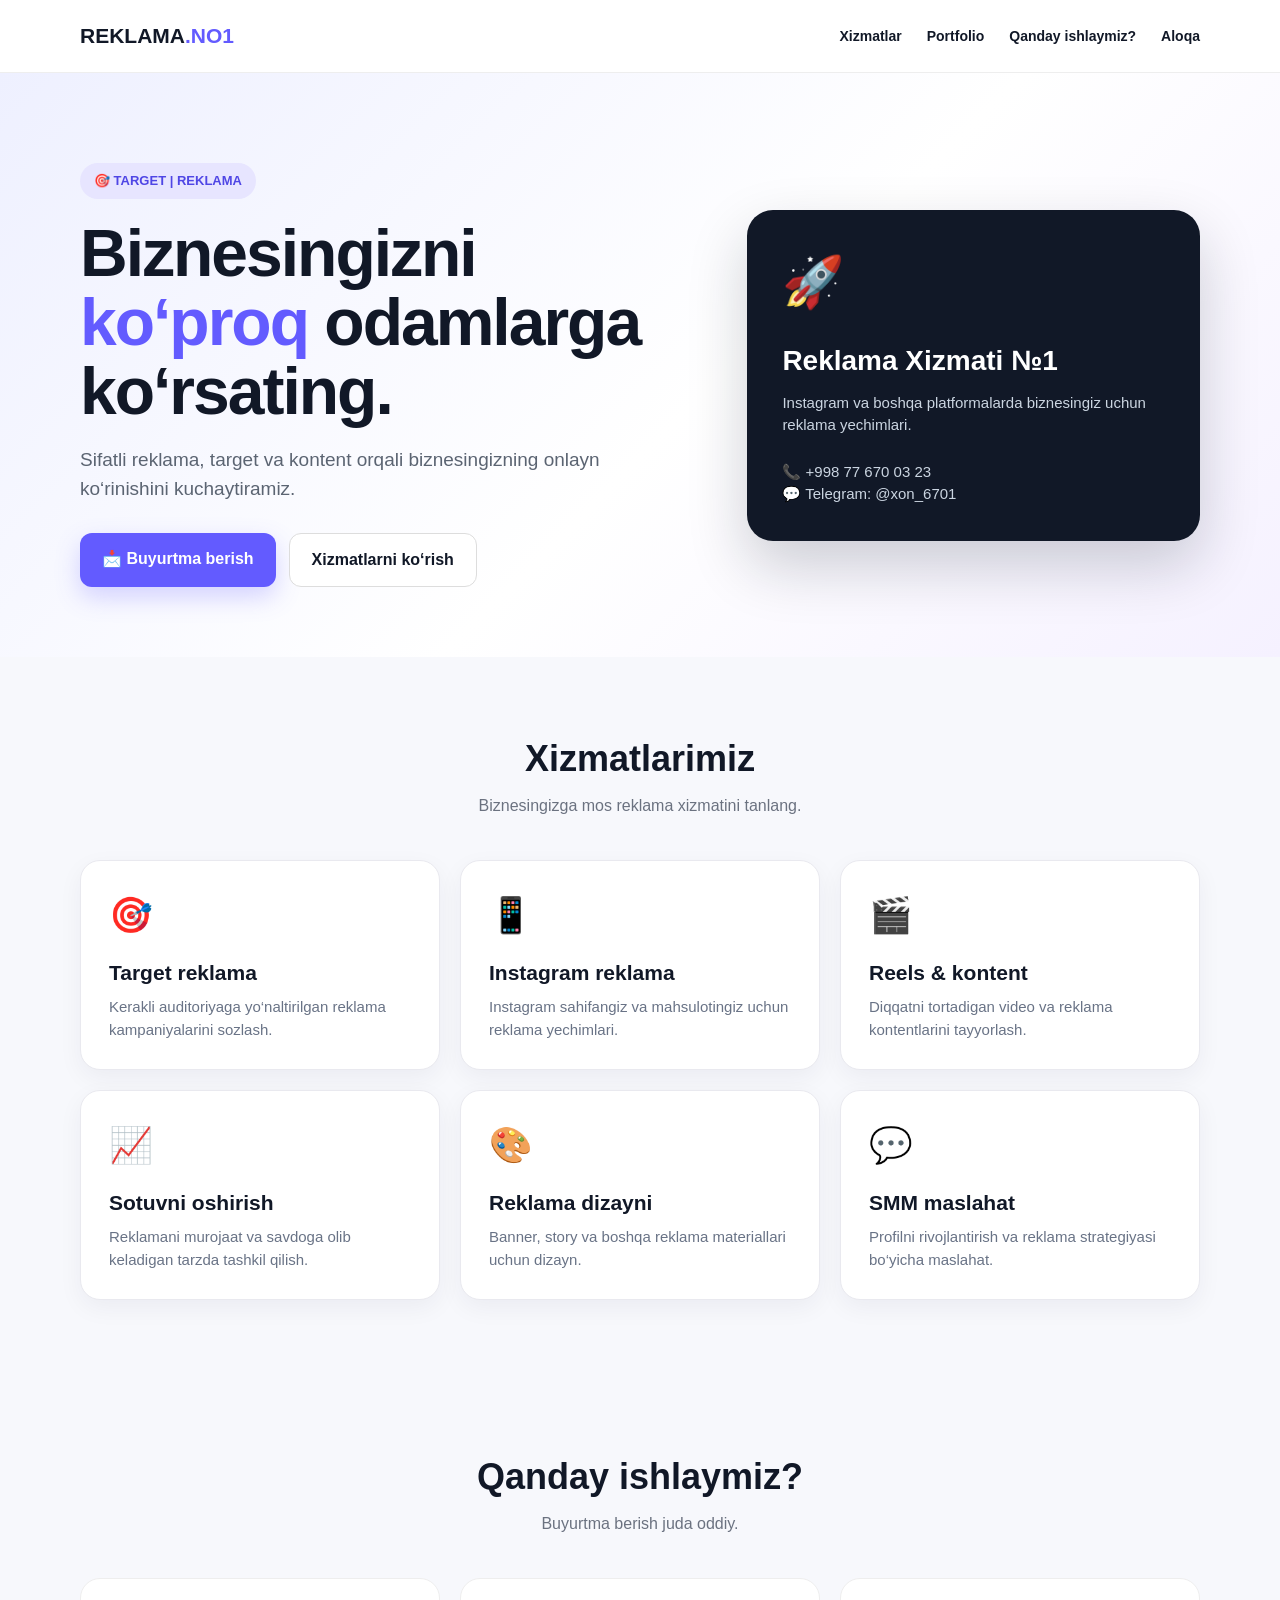
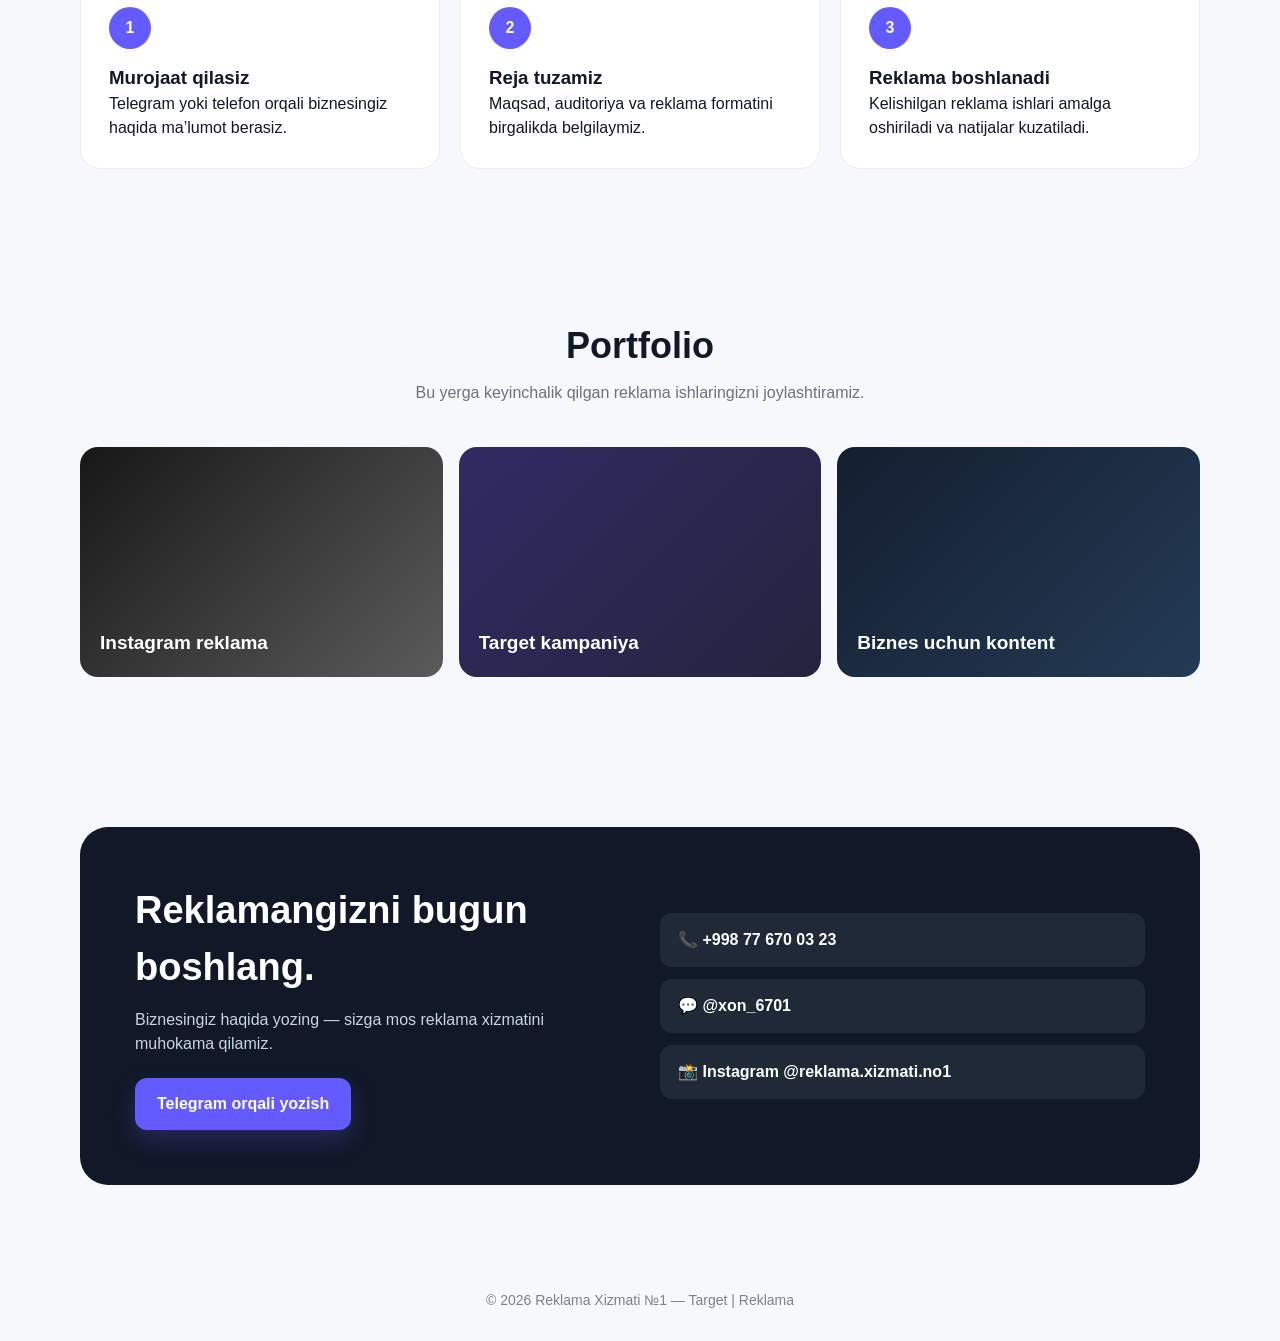
==== index.html @ 23e1bcbc "Rename reklama_xizmati_no1.html to index.html" ====
<!DOCTYPE html>
<html lang="uz">
<head>
  <meta charset="UTF-8">
  <meta name="viewport" content="width=device-width, initial-scale=1.0">
  <title>Reklama Xizmati №1 | Target & Reklama</title>
  <meta name="description" content="Biznesingizni ko‘proq odamlarga ko‘rsating. Sifatli reklama va target xizmatlari.">
  <style>
    *{box-sizing:border-box;margin:0;padding:0}
    html{scroll-behavior:smooth}
    body{font-family:Arial,Helvetica,sans-serif;background:#f7f8fc;color:#111827;line-height:1.5}
    a{text-decoration:none;color:inherit}
    .container{width:min(1120px,92%);margin:auto}
    header{position:sticky;top:0;z-index:10;background:rgba(255,255,255,.94);backdrop-filter:blur(12px);border-bottom:1px solid #eee}
    nav{height:72px;display:flex;align-items:center;justify-content:space-between}
    .logo{font-size:21px;font-weight:800}
    .logo span{color:#635bff}
    .navlinks{display:flex;gap:25px;font-weight:600;font-size:14px}
    .navlinks a:hover{color:#635bff}
    .menu{display:none;font-size:28px;border:0;background:none}
    .hero{padding:90px 0 70px;background:linear-gradient(135deg,#eef0ff,#fff 55%,#f5f1ff)}
    .hero-grid{display:grid;grid-template-columns:1.15fr .85fr;gap:55px;align-items:center}
    .badge{display:inline-block;background:#e7e5ff;color:#4f46e5;padding:8px 14px;border-radius:30px;font-weight:700;font-size:13px;margin-bottom:20px}
    h1{font-size:clamp(38px,6vw,66px);line-height:1.05;margin-bottom:20px;letter-spacing:-2px}
    h1 span{color:#635bff}
    .hero p{font-size:19px;color:#5b6472;max-width:620px;margin-bottom:30px}
    .buttons{display:flex;gap:13px;flex-wrap:wrap}
    .btn{padding:14px 22px;border-radius:12px;font-weight:800;display:inline-block;transition:.2s}
    .btn-primary{background:#635bff;color:white;box-shadow:0 10px 25px rgba(99,91,255,.25)}
    .btn-primary:hover{transform:translateY(-2px)}
    .btn-light{background:white;border:1px solid #ddd}
    .hero-card{background:#111827;color:#fff;border-radius:26px;padding:35px;box-shadow:0 25px 60px rgba(17,24,39,.2)}
    .hero-card .icon{font-size:50px;margin-bottom:20px}
    .hero-card h3{font-size:28px;margin-bottom:10px}
    .hero-card p{font-size:15px;color:#cbd5e1;margin:0}
    section{padding:75px 0}
    .section-title{text-align:center;margin-bottom:42px}
    .section-title h2{font-size:36px;margin-bottom:8px}
    .section-title p{color:#6b7280}
    .cards{display:grid;grid-template-columns:repeat(3,1fr);gap:20px}
    .card{background:white;border:1px solid #e9e9ef;border-radius:20px;padding:28px;box-shadow:0 8px 25px rgba(20,20,50,.05)}
    .card .emoji{font-size:35px;margin-bottom:15px}
    .card h3{font-size:21px;margin-bottom:8px}
    .card p{color:#697386;font-size:15px}
    .steps{display:grid;grid-template-columns:repeat(3,1fr);gap:20px}
    .step{background:#fff;border-radius:20px;padding:28px;border:1px solid #eee}
    .number{width:42px;height:42px;border-radius:50%;display:grid;place-items:center;background:#635bff;color:#fff;font-weight:800;margin-bottom:15px}
    .portfolio{display:grid;grid-template-columns:repeat(3,1fr);gap:16px}
    .work{height:230px;border-radius:18px;background:linear-gradient(135deg,#171717,#5b5b5b);display:flex;align-items:flex-end;padding:20px;color:#fff;overflow:hidden;position:relative}
    .work:nth-child(2){background:linear-gradient(135deg,#302b63,#24243e)}
    .work:nth-child(3){background:linear-gradient(135deg,#141e30,#243b55)}
    .work strong{font-size:19px}
    .contact{background:#111827;color:#fff;border-radius:28px;padding:55px}
    .contact-grid{display:grid;grid-template-columns:1fr 1fr;gap:40px;align-items:center}
    .contact h2{font-size:38px;margin-bottom:12px}
    .contact p{color:#cbd5e1;margin-bottom:22px}
    .contact-links{display:grid;gap:12px}
    .contact-link{background:#1f2937;padding:15px 18px;border-radius:12px;font-weight:700}
    footer{text-align:center;padding:30px;color:#7b8190;font-size:14px}
    @media(max-width:800px){
      .navlinks{display:none}.menu{display:block}
      .hero-grid,.contact-grid{grid-template-columns:1fr}
      .cards,.steps,.portfolio{grid-template-columns:1fr}
      .hero{padding-top:60px}
      .contact{padding:35px 25px}
    }
  </style>
</head>
<body>
<header>
  <div class="container">
    <nav>
      <a class="logo" href="#">REKLAMA<span>.NO1</span></a>
      <div class="navlinks">
        <a href="#xizmatlar">Xizmatlar</a>
        <a href="#portfolio">Portfolio</a>
        <a href="#qanday">Qanday ishlaymiz?</a>
        <a href="#aloqa">Aloqa</a>
      </div>
      <button class="menu" onclick="alert('Menyu: Xizmatlar • Portfolio • Aloqa')">☰</button>
    </nav>
  </div>
</header>

<main>
  <section class="hero">
    <div class="container hero-grid">
      <div>
        <div class="badge">🎯 TARGET | REKLAMA</div>
        <h1>Biznesingizni <span>ko‘proq</span> odamlarga ko‘rsating.</h1>
        <p>Sifatli reklama, target va kontent orqali biznesingizning onlayn ko‘rinishini kuchaytiramiz.</p>
        <div class="buttons">
          <a class="btn btn-primary" href="https://t.me/xon_6701" target="_blank">📩 Buyurtma berish</a>
          <a class="btn btn-light" href="#xizmatlar">Xizmatlarni ko‘rish</a>
        </div>
      </div>
      <div class="hero-card">
        <div class="icon">🚀</div>
        <h3>Reklama Xizmati №1</h3>
        <p>Instagram va boshqa platformalarda biznesingiz uchun reklama yechimlari.</p>
        <br>
        <p>📞 +998 77 670 03 23</p>
        <p>💬 Telegram: @xon_6701</p>
      </div>
    </div>
  </section>

  <section id="xizmatlar">
    <div class="container">
      <div class="section-title">
        <h2>Xizmatlarimiz</h2>
        <p>Biznesingizga mos reklama xizmatini tanlang.</p>
      </div>
      <div class="cards">
        <div class="card"><div class="emoji">🎯</div><h3>Target reklama</h3><p>Kerakli auditoriyaga yo‘naltirilgan reklama kampaniyalarini sozlash.</p></div>
        <div class="card"><div class="emoji">📱</div><h3>Instagram reklama</h3><p>Instagram sahifangiz va mahsulotingiz uchun reklama yechimlari.</p></div>
        <div class="card"><div class="emoji">🎬</div><h3>Reels & kontent</h3><p>Diqqatni tortadigan video va reklama kontentlarini tayyorlash.</p></div>
        <div class="card"><div class="emoji">📈</div><h3>Sotuvni oshirish</h3><p>Reklamani murojaat va savdoga olib keladigan tarzda tashkil qilish.</p></div>
        <div class="card"><div class="emoji">🎨</div><h3>Reklama dizayni</h3><p>Banner, story va boshqa reklama materiallari uchun dizayn.</p></div>
        <div class="card"><div class="emoji">💬</div><h3>SMM maslahat</h3><p>Profilni rivojlantirish va reklama strategiyasi bo‘yicha maslahat.</p></div>
      </div>
    </div>
  </section>

  <section id="qanday">
    <div class="container">
      <div class="section-title">
        <h2>Qanday ishlaymiz?</h2>
        <p>Buyurtma berish juda oddiy.</p>
      </div>
      <div class="steps">
        <div class="step"><div class="number">1</div><h3>Murojaat qilasiz</h3><p>Telegram yoki telefon orqali biznesingiz haqida ma’lumot berasiz.</p></div>
        <div class="step"><div class="number">2</div><h3>Reja tuzamiz</h3><p>Maqsad, auditoriya va reklama formatini birgalikda belgilaymiz.</p></div>
        <div class="step"><div class="number">3</div><h3>Reklama boshlanadi</h3><p>Kelishilgan reklama ishlari amalga oshiriladi va natijalar kuzatiladi.</p></div>
      </div>
    </div>
  </section>

  <section id="portfolio">
    <div class="container">
      <div class="section-title">
        <h2>Portfolio</h2>
        <p>Bu yerga keyinchalik qilgan reklama ishlaringizni joylashtiramiz.</p>
      </div>
      <div class="portfolio">
        <div class="work"><strong>Instagram reklama</strong></div>
        <div class="work"><strong>Target kampaniya</strong></div>
        <div class="work"><strong>Biznes uchun kontent</strong></div>
      </div>
    </div>
  </section>

  <section id="aloqa">
    <div class="container">
      <div class="contact">
        <div class="contact-grid">
          <div>
            <h2>Reklamangizni bugun boshlang.</h2>
            <p>Biznesingiz haqida yozing — sizga mos reklama xizmatini muhokama qilamiz.</p>
            <a class="btn btn-primary" href="https://t.me/xon_6701" target="_blank">Telegram orqali yozish</a>
          </div>
          <div class="contact-links">
            <a class="contact-link" href="tel:+998776700323">📞 +998 77 670 03 23</a>
            <a class="contact-link" href="https://t.me/xon_6701" target="_blank">💬 @xon_6701</a>
            <a class="contact-link" href="https://instagram.com/reklama.xizmati.no1" target="_blank">📸 Instagram @reklama.xizmati.no1</a>
          </div>
        </div>
      </div>
    </div>
  </section>
</main>

<footer>© 2026 Reklama Xizmati №1 — Target | Reklama</footer>
</body>
</html>
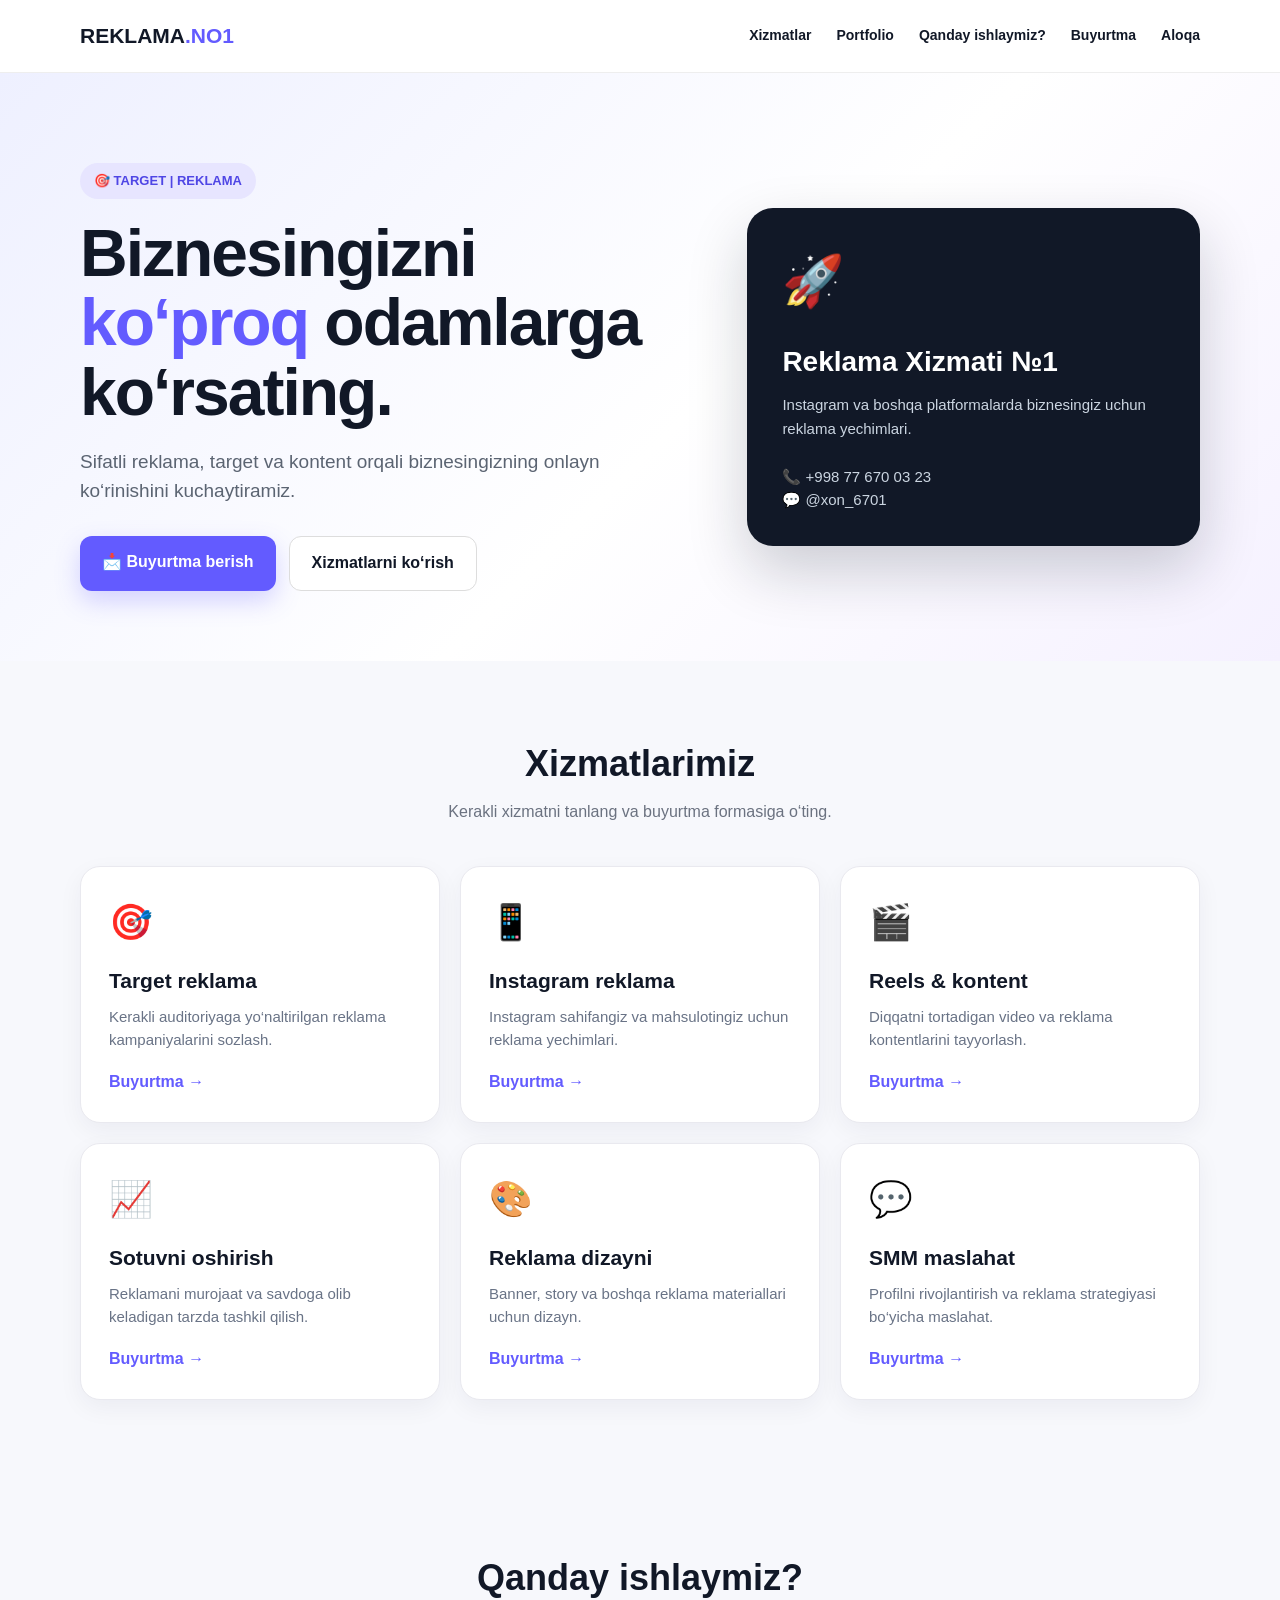
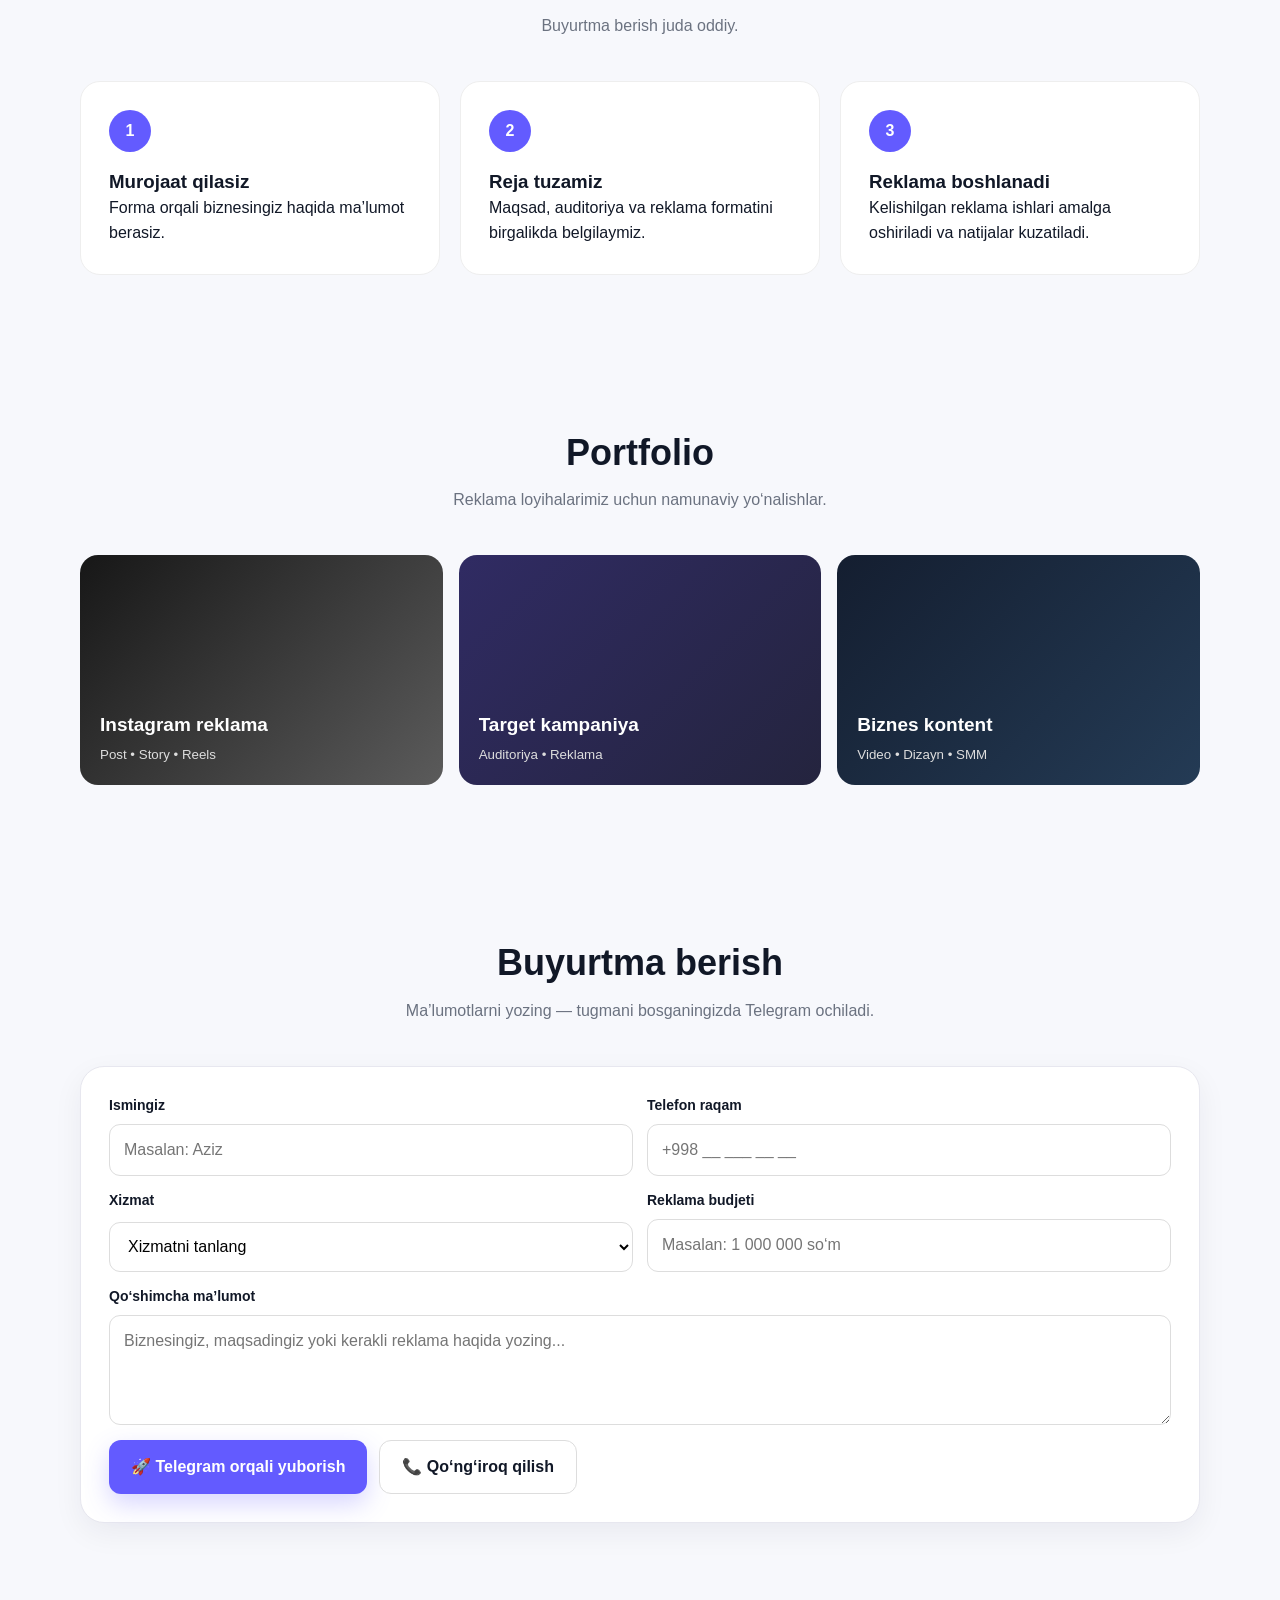
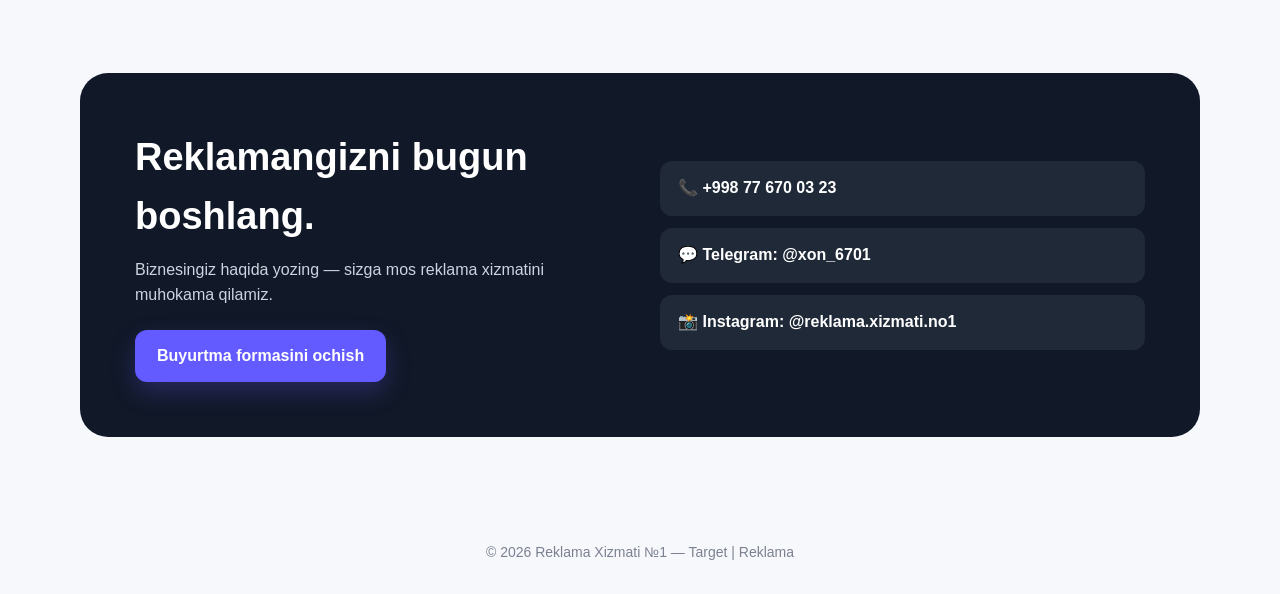
==== commit 5685d764: "Add files via upload" ====
--- a/index.html
+++ b/index.html
@@ -1,175 +1,213 @@
 <!DOCTYPE html>
 <html lang="uz">
 <head>
-  <meta charset="UTF-8">
-  <meta name="viewport" content="width=device-width, initial-scale=1.0">
-  <title>Reklama Xizmati №1 | Target & Reklama</title>
-  <meta name="description" content="Biznesingizni ko‘proq odamlarga ko‘rsating. Sifatli reklama va target xizmatlari.">
-  <style>
-    *{box-sizing:border-box;margin:0;padding:0}
-    html{scroll-behavior:smooth}
-    body{font-family:Arial,Helvetica,sans-serif;background:#f7f8fc;color:#111827;line-height:1.5}
-    a{text-decoration:none;color:inherit}
-    .container{width:min(1120px,92%);margin:auto}
-    header{position:sticky;top:0;z-index:10;background:rgba(255,255,255,.94);backdrop-filter:blur(12px);border-bottom:1px solid #eee}
-    nav{height:72px;display:flex;align-items:center;justify-content:space-between}
-    .logo{font-size:21px;font-weight:800}
-    .logo span{color:#635bff}
-    .navlinks{display:flex;gap:25px;font-weight:600;font-size:14px}
-    .navlinks a:hover{color:#635bff}
-    .menu{display:none;font-size:28px;border:0;background:none}
-    .hero{padding:90px 0 70px;background:linear-gradient(135deg,#eef0ff,#fff 55%,#f5f1ff)}
-    .hero-grid{display:grid;grid-template-columns:1.15fr .85fr;gap:55px;align-items:center}
-    .badge{display:inline-block;background:#e7e5ff;color:#4f46e5;padding:8px 14px;border-radius:30px;font-weight:700;font-size:13px;margin-bottom:20px}
-    h1{font-size:clamp(38px,6vw,66px);line-height:1.05;margin-bottom:20px;letter-spacing:-2px}
-    h1 span{color:#635bff}
-    .hero p{font-size:19px;color:#5b6472;max-width:620px;margin-bottom:30px}
-    .buttons{display:flex;gap:13px;flex-wrap:wrap}
-    .btn{padding:14px 22px;border-radius:12px;font-weight:800;display:inline-block;transition:.2s}
-    .btn-primary{background:#635bff;color:white;box-shadow:0 10px 25px rgba(99,91,255,.25)}
-    .btn-primary:hover{transform:translateY(-2px)}
-    .btn-light{background:white;border:1px solid #ddd}
-    .hero-card{background:#111827;color:#fff;border-radius:26px;padding:35px;box-shadow:0 25px 60px rgba(17,24,39,.2)}
-    .hero-card .icon{font-size:50px;margin-bottom:20px}
-    .hero-card h3{font-size:28px;margin-bottom:10px}
-    .hero-card p{font-size:15px;color:#cbd5e1;margin:0}
-    section{padding:75px 0}
-    .section-title{text-align:center;margin-bottom:42px}
-    .section-title h2{font-size:36px;margin-bottom:8px}
-    .section-title p{color:#6b7280}
-    .cards{display:grid;grid-template-columns:repeat(3,1fr);gap:20px}
-    .card{background:white;border:1px solid #e9e9ef;border-radius:20px;padding:28px;box-shadow:0 8px 25px rgba(20,20,50,.05)}
-    .card .emoji{font-size:35px;margin-bottom:15px}
-    .card h3{font-size:21px;margin-bottom:8px}
-    .card p{color:#697386;font-size:15px}
-    .steps{display:grid;grid-template-columns:repeat(3,1fr);gap:20px}
-    .step{background:#fff;border-radius:20px;padding:28px;border:1px solid #eee}
-    .number{width:42px;height:42px;border-radius:50%;display:grid;place-items:center;background:#635bff;color:#fff;font-weight:800;margin-bottom:15px}
-    .portfolio{display:grid;grid-template-columns:repeat(3,1fr);gap:16px}
-    .work{height:230px;border-radius:18px;background:linear-gradient(135deg,#171717,#5b5b5b);display:flex;align-items:flex-end;padding:20px;color:#fff;overflow:hidden;position:relative}
-    .work:nth-child(2){background:linear-gradient(135deg,#302b63,#24243e)}
-    .work:nth-child(3){background:linear-gradient(135deg,#141e30,#243b55)}
-    .work strong{font-size:19px}
-    .contact{background:#111827;color:#fff;border-radius:28px;padding:55px}
-    .contact-grid{display:grid;grid-template-columns:1fr 1fr;gap:40px;align-items:center}
-    .contact h2{font-size:38px;margin-bottom:12px}
-    .contact p{color:#cbd5e1;margin-bottom:22px}
-    .contact-links{display:grid;gap:12px}
-    .contact-link{background:#1f2937;padding:15px 18px;border-radius:12px;font-weight:700}
-    footer{text-align:center;padding:30px;color:#7b8190;font-size:14px}
-    @media(max-width:800px){
-      .navlinks{display:none}.menu{display:block}
-      .hero-grid,.contact-grid{grid-template-columns:1fr}
-      .cards,.steps,.portfolio{grid-template-columns:1fr}
-      .hero{padding-top:60px}
-      .contact{padding:35px 25px}
-    }
-  </style>
+<meta charset="UTF-8">
+<meta name="viewport" content="width=device-width, initial-scale=1.0">
+<title>REKLAMA.NO1 — Target | Reklama</title>
+<meta name="description" content="Target, Instagram reklama, Reels, dizayn va SMM xizmatlari.">
+<style>
+*{box-sizing:border-box;margin:0;padding:0}
+html{scroll-behavior:smooth}
+body{font-family:Arial,Helvetica,sans-serif;background:#f7f8fc;color:#111827;line-height:1.55}
+a{text-decoration:none;color:inherit}
+button,input,select,textarea{font:inherit}
+.container{width:min(1120px,92%);margin:auto}
+header{position:sticky;top:0;z-index:50;background:rgba(255,255,255,.95);backdrop-filter:blur(12px);border-bottom:1px solid #eee}
+nav{height:72px;display:flex;align-items:center;justify-content:space-between}
+.logo{font-size:21px;font-weight:900}.logo span{color:#635bff}
+.navlinks{display:flex;gap:25px;font-weight:700;font-size:14px}.navlinks a:hover{color:#635bff}
+.menu{display:none;font-size:28px;border:0;background:none;cursor:pointer}
+.mobile-menu{display:none;padding:12px 4%;background:#fff;border-top:1px solid #eee}
+.mobile-menu.open{display:grid;gap:10px}.mobile-menu a{padding:12px;border-radius:10px;font-weight:700}
+.hero{padding:90px 0 70px;background:linear-gradient(135deg,#eef0ff,#fff 55%,#f5f1ff)}
+.hero-grid{display:grid;grid-template-columns:1.15fr .85fr;gap:55px;align-items:center}
+.badge{display:inline-block;background:#e7e5ff;color:#4f46e5;padding:8px 14px;border-radius:30px;font-weight:700;font-size:13px;margin-bottom:20px}
+h1{font-size:clamp(38px,6vw,66px);line-height:1.05;margin-bottom:20px;letter-spacing:-2px}h1 span{color:#635bff}
+.hero p{font-size:19px;color:#5b6472;max-width:620px;margin-bottom:30px}
+.buttons{display:flex;gap:13px;flex-wrap:wrap}
+.btn{padding:14px 22px;border-radius:12px;font-weight:800;display:inline-block;transition:.2s;border:0;cursor:pointer}
+.btn-primary{background:#635bff;color:white;box-shadow:0 10px 25px rgba(99,91,255,.25)}.btn-primary:hover{transform:translateY(-2px)}
+.btn-light{background:white;border:1px solid #ddd}.btn-light:hover{border-color:#635bff}
+.hero-card{background:#111827;color:#fff;border-radius:26px;padding:35px;box-shadow:0 25px 60px rgba(17,24,39,.2)}
+.hero-card .icon{font-size:50px;margin-bottom:20px}.hero-card h3{font-size:28px;margin-bottom:10px}.hero-card p{font-size:15px;color:#cbd5e1;margin:0}
+section{padding:75px 0}.section-title{text-align:center;margin-bottom:42px}.section-title h2{font-size:36px;margin-bottom:8px}.section-title p{color:#6b7280}
+.cards{display:grid;grid-template-columns:repeat(3,1fr);gap:20px}
+.card{background:white;border:1px solid #e9e9ef;border-radius:20px;padding:28px;box-shadow:0 8px 25px rgba(20,20,50,.05);transition:.2s}
+.card:hover{transform:translateY(-4px);box-shadow:0 15px 35px rgba(20,20,50,.09)}
+.card .emoji{font-size:35px;margin-bottom:15px}.card h3{font-size:21px;margin-bottom:8px}.card p{color:#697386;font-size:15px;margin-bottom:18px}
+.card .card-btn{color:#635bff;font-weight:800}
+.steps{display:grid;grid-template-columns:repeat(3,1fr);gap:20px}.step{background:#fff;border-radius:20px;padding:28px;border:1px solid #eee}
+.number{width:42px;height:42px;border-radius:50%;display:grid;place-items:center;background:#635bff;color:#fff;font-weight:800;margin-bottom:15px}
+.portfolio{display:grid;grid-template-columns:repeat(3,1fr);gap:16px}
+.work{min-height:230px;border-radius:18px;background:linear-gradient(135deg,#171717,#5b5b5b);display:flex;align-items:flex-end;padding:20px;color:#fff;overflow:hidden;position:relative}
+.work:nth-child(2){background:linear-gradient(135deg,#302b63,#24243e)}.work:nth-child(3){background:linear-gradient(135deg,#141e30,#243b55)}
+.work strong{font-size:19px}.work small{display:block;color:#ddd;margin-top:5px}
+.contact{background:#111827;color:#fff;border-radius:28px;padding:55px}.contact-grid{display:grid;grid-template-columns:1fr 1fr;gap:40px;align-items:center}
+.contact h2{font-size:38px;margin-bottom:12px}.contact p{color:#cbd5e1;margin-bottom:22px}.contact-links{display:grid;gap:12px}
+.contact-link{background:#1f2937;padding:15px 18px;border-radius:12px;font-weight:700}.contact-link:hover{background:#293548}
+.order-box{margin-top:25px;background:#fff;border-radius:24px;padding:28px;border:1px solid #e7e7ef;box-shadow:0 10px 30px rgba(20,20,50,.06)}
+.form-grid{display:grid;grid-template-columns:1fr 1fr;gap:14px}.field{display:grid;gap:7px}.field.full{grid-column:1/-1}.field label{font-weight:700;font-size:14px}
+.field input,.field select,.field textarea{width:100%;padding:13px 14px;border:1px solid #ddd;border-radius:11px;outline:none;background:#fff}
+.field input:focus,.field select:focus,.field textarea:focus{border-color:#635bff}.field textarea{min-height:110px;resize:vertical}
+.form-actions{display:flex;gap:12px;flex-wrap:wrap;margin-top:15px}
+.status{margin-top:12px;font-size:14px;color:#555;display:none}
+footer{text-align:center;padding:30px;color:#7b8190;font-size:14px}
+.toast{position:fixed;left:50%;bottom:25px;transform:translate(-50%,20px);background:#111827;color:#fff;padding:13px 18px;border-radius:12px;opacity:0;pointer-events:none;transition:.25s;z-index:100}
+.toast.show{opacity:1;transform:translate(-50%,0)}
+@media(max-width:800px){
+.navlinks{display:none}.menu{display:block}.hero-grid,.contact-grid{grid-template-columns:1fr}.cards,.steps,.portfolio{grid-template-columns:1fr}.hero{padding-top:60px}.contact{padding:35px 25px}.form-grid{grid-template-columns:1fr}
+}
+</style>
 </head>
 <body>
 <header>
-  <div class="container">
-    <nav>
-      <a class="logo" href="#">REKLAMA<span>.NO1</span></a>
-      <div class="navlinks">
-        <a href="#xizmatlar">Xizmatlar</a>
-        <a href="#portfolio">Portfolio</a>
-        <a href="#qanday">Qanday ishlaymiz?</a>
-        <a href="#aloqa">Aloqa</a>
-      </div>
-      <button class="menu" onclick="alert('Menyu: Xizmatlar • Portfolio • Aloqa')">☰</button>
-    </nav>
-  </div>
+<div class="container">
+<nav>
+<a class="logo" href="#top">REKLAMA<span>.NO1</span></a>
+<div class="navlinks">
+<a href="#xizmatlar">Xizmatlar</a><a href="#portfolio">Portfolio</a><a href="#qanday">Qanday ishlaymiz?</a><a href="#buyurtma">Buyurtma</a><a href="#aloqa">Aloqa</a>
+</div>
+<button class="menu" id="menuBtn" aria-label="Menyu">☰</button>
+</nav>
+</div>
+<div class="mobile-menu" id="mobileMenu">
+<a href="#xizmatlar">Xizmatlar</a><a href="#portfolio">Portfolio</a><a href="#qanday">Qanday ishlaymiz?</a><a href="#buyurtma">Buyurtma</a><a href="#aloqa">Aloqa</a>
+</div>
 </header>
 
-<main>
-  <section class="hero">
-    <div class="container hero-grid">
-      <div>
-        <div class="badge">🎯 TARGET | REKLAMA</div>
-        <h1>Biznesingizni <span>ko‘proq</span> odamlarga ko‘rsating.</h1>
-        <p>Sifatli reklama, target va kontent orqali biznesingizning onlayn ko‘rinishini kuchaytiramiz.</p>
-        <div class="buttons">
-          <a class="btn btn-primary" href="https://t.me/xon_6701" target="_blank">📩 Buyurtma berish</a>
-          <a class="btn btn-light" href="#xizmatlar">Xizmatlarni ko‘rish</a>
-        </div>
-      </div>
-      <div class="hero-card">
-        <div class="icon">🚀</div>
-        <h3>Reklama Xizmati №1</h3>
-        <p>Instagram va boshqa platformalarda biznesingiz uchun reklama yechimlari.</p>
-        <br>
-        <p>📞 +998 77 670 03 23</p>
-        <p>💬 Telegram: @xon_6701</p>
-      </div>
-    </div>
-  </section>
-
-  <section id="xizmatlar">
-    <div class="container">
-      <div class="section-title">
-        <h2>Xizmatlarimiz</h2>
-        <p>Biznesingizga mos reklama xizmatini tanlang.</p>
-      </div>
-      <div class="cards">
-        <div class="card"><div class="emoji">🎯</div><h3>Target reklama</h3><p>Kerakli auditoriyaga yo‘naltirilgan reklama kampaniyalarini sozlash.</p></div>
-        <div class="card"><div class="emoji">📱</div><h3>Instagram reklama</h3><p>Instagram sahifangiz va mahsulotingiz uchun reklama yechimlari.</p></div>
-        <div class="card"><div class="emoji">🎬</div><h3>Reels & kontent</h3><p>Diqqatni tortadigan video va reklama kontentlarini tayyorlash.</p></div>
-        <div class="card"><div class="emoji">📈</div><h3>Sotuvni oshirish</h3><p>Reklamani murojaat va savdoga olib keladigan tarzda tashkil qilish.</p></div>
-        <div class="card"><div class="emoji">🎨</div><h3>Reklama dizayni</h3><p>Banner, story va boshqa reklama materiallari uchun dizayn.</p></div>
-        <div class="card"><div class="emoji">💬</div><h3>SMM maslahat</h3><p>Profilni rivojlantirish va reklama strategiyasi bo‘yicha maslahat.</p></div>
-      </div>
-    </div>
-  </section>
-
-  <section id="qanday">
-    <div class="container">
-      <div class="section-title">
-        <h2>Qanday ishlaymiz?</h2>
-        <p>Buyurtma berish juda oddiy.</p>
-      </div>
-      <div class="steps">
-        <div class="step"><div class="number">1</div><h3>Murojaat qilasiz</h3><p>Telegram yoki telefon orqali biznesingiz haqida ma’lumot berasiz.</p></div>
-        <div class="step"><div class="number">2</div><h3>Reja tuzamiz</h3><p>Maqsad, auditoriya va reklama formatini birgalikda belgilaymiz.</p></div>
-        <div class="step"><div class="number">3</div><h3>Reklama boshlanadi</h3><p>Kelishilgan reklama ishlari amalga oshiriladi va natijalar kuzatiladi.</p></div>
-      </div>
-    </div>
-  </section>
-
-  <section id="portfolio">
-    <div class="container">
-      <div class="section-title">
-        <h2>Portfolio</h2>
-        <p>Bu yerga keyinchalik qilgan reklama ishlaringizni joylashtiramiz.</p>
-      </div>
-      <div class="portfolio">
-        <div class="work"><strong>Instagram reklama</strong></div>
-        <div class="work"><strong>Target kampaniya</strong></div>
-        <div class="work"><strong>Biznes uchun kontent</strong></div>
-      </div>
-    </div>
-  </section>
-
-  <section id="aloqa">
-    <div class="container">
-      <div class="contact">
-        <div class="contact-grid">
-          <div>
-            <h2>Reklamangizni bugun boshlang.</h2>
-            <p>Biznesingiz haqida yozing — sizga mos reklama xizmatini muhokama qilamiz.</p>
-            <a class="btn btn-primary" href="https://t.me/xon_6701" target="_blank">Telegram orqali yozish</a>
-          </div>
-          <div class="contact-links">
-            <a class="contact-link" href="tel:+998776700323">📞 +998 77 670 03 23</a>
-            <a class="contact-link" href="https://t.me/xon_6701" target="_blank">💬 @xon_6701</a>
-            <a class="contact-link" href="https://instagram.com/reklama.xizmati.no1" target="_blank">📸 Instagram @reklama.xizmati.no1</a>
-          </div>
-        </div>
-      </div>
-    </div>
-  </section>
+<main id="top">
+<section class="hero">
+<div class="container hero-grid">
+<div>
+<div class="badge">🎯 TARGET | REKLAMA</div>
+<h1>Biznesingizni <span>ko‘proq</span> odamlarga ko‘rsating.</h1>
+<p>Sifatli reklama, target va kontent orqali biznesingizning onlayn ko‘rinishini kuchaytiramiz.</p>
+<div class="buttons">
+<a class="btn btn-primary" href="#buyurtma">📩 Buyurtma berish</a>
+<a class="btn btn-light" href="#xizmatlar">Xizmatlarni ko‘rish</a>
+</div>
+</div>
+<div class="hero-card">
+<div class="icon">🚀</div><h3>Reklama Xizmati №1</h3>
+<p>Instagram va boshqa platformalarda biznesingiz uchun reklama yechimlari.</p><br>
+<p>📞 <a href="tel:+998776700323">+998 77 670 03 23</a></p>
+<p>💬 <a href="https://t.me/xon_6701" target="_blank" rel="noopener">@xon_6701</a></p>
+</div>
+</div>
+</section>
+
+<section id="xizmatlar">
+<div class="container">
+<div class="section-title"><h2>Xizmatlarimiz</h2><p>Kerakli xizmatni tanlang va buyurtma formasiga o‘ting.</p></div>
+<div class="cards">
+<div class="card"><div class="emoji">🎯</div><h3>Target reklama</h3><p>Kerakli auditoriyaga yo‘naltirilgan reklama kampaniyalarini sozlash.</p><a class="card-btn" href="#buyurtma" data-service="Target reklama">Buyurtma →</a></div>
+<div class="card"><div class="emoji">📱</div><h3>Instagram reklama</h3><p>Instagram sahifangiz va mahsulotingiz uchun reklama yechimlari.</p><a class="card-btn" href="#buyurtma" data-service="Instagram reklama">Buyurtma →</a></div>
+<div class="card"><div class="emoji">🎬</div><h3>Reels & kontent</h3><p>Diqqatni tortadigan video va reklama kontentlarini tayyorlash.</p><a class="card-btn" href="#buyurtma" data-service="Reels & kontent">Buyurtma →</a></div>
+<div class="card"><div class="emoji">📈</div><h3>Sotuvni oshirish</h3><p>Reklamani murojaat va savdoga olib keladigan tarzda tashkil qilish.</p><a class="card-btn" href="#buyurtma" data-service="Sotuvni oshirish">Buyurtma →</a></div>
+<div class="card"><div class="emoji">🎨</div><h3>Reklama dizayni</h3><p>Banner, story va boshqa reklama materiallari uchun dizayn.</p><a class="card-btn" href="#buyurtma" data-service="Reklama dizayni">Buyurtma →</a></div>
+<div class="card"><div class="emoji">💬</div><h3>SMM maslahat</h3><p>Profilni rivojlantirish va reklama strategiyasi bo‘yicha maslahat.</p><a class="card-btn" href="#buyurtma" data-service="SMM maslahat">Buyurtma →</a></div>
+</div>
+</div>
+</section>
+
+<section id="qanday">
+<div class="container">
+<div class="section-title"><h2>Qanday ishlaymiz?</h2><p>Buyurtma berish juda oddiy.</p></div>
+<div class="steps">
+<div class="step"><div class="number">1</div><h3>Murojaat qilasiz</h3><p>Forma orqali biznesingiz haqida ma’lumot berasiz.</p></div>
+<div class="step"><div class="number">2</div><h3>Reja tuzamiz</h3><p>Maqsad, auditoriya va reklama formatini birgalikda belgilaymiz.</p></div>
+<div class="step"><div class="number">3</div><h3>Reklama boshlanadi</h3><p>Kelishilgan reklama ishlari amalga oshiriladi va natijalar kuzatiladi.</p></div>
+</div>
+</div>
+</section>
+
+<section id="portfolio">
+<div class="container">
+<div class="section-title"><h2>Portfolio</h2><p>Reklama loyihalarimiz uchun namunaviy yo‘nalishlar.</p></div>
+<div class="portfolio">
+<div class="work"><div><strong>Instagram reklama</strong><small>Post • Story • Reels</small></div></div>
+<div class="work"><div><strong>Target kampaniya</strong><small>Auditoriya • Reklama</small></div></div>
+<div class="work"><div><strong>Biznes kontent</strong><small>Video • Dizayn • SMM</small></div></div>
+</div>
+</div>
+</section>
+
+<section id="buyurtma">
+<div class="container">
+<div class="section-title"><h2>Buyurtma berish</h2><p>Ma’lumotlarni yozing — tugmani bosganingizda Telegram ochiladi.</p></div>
+<div class="order-box">
+<div class="form-grid">
+<div class="field"><label for="name">Ismingiz</label><input id="name" placeholder="Masalan: Aziz"></div>
+<div class="field"><label for="phone">Telefon raqam</label><input id="phone" type="tel" placeholder="+998 __ ___ __ __"></div>
+<div class="field"><label for="service">Xizmat</label>
+<select id="service"><option value="">Xizmatni tanlang</option><option>Target reklama</option><option>Instagram reklama</option><option>Reels & kontent</option><option>Sotuvni oshirish</option><option>Reklama dizayni</option><option>SMM maslahat</option></select></div>
+<div class="field"><label for="budget">Reklama budjeti</label><input id="budget" placeholder="Masalan: 1 000 000 so‘m"></div>
+<div class="field full"><label for="message">Qo‘shimcha ma’lumot</label><textarea id="message" placeholder="Biznesingiz, maqsadingiz yoki kerakli reklama haqida yozing..."></textarea></div>
+</div>
+<div class="form-actions"><button class="btn btn-primary" id="sendOrder">🚀 Telegram orqali yuborish</button><a class="btn btn-light" href="tel:+998776700323">📞 Qo‘ng‘iroq qilish</a></div>
+<div class="status" id="status"></div>
+</div>
+</div>
+</section>
+
+<section id="aloqa">
+<div class="container">
+<div class="contact">
+<div class="contact-grid">
+<div><h2>Reklamangizni bugun boshlang.</h2><p>Biznesingiz haqida yozing — sizga mos reklama xizmatini muhokama qilamiz.</p><a class="btn btn-primary" href="#buyurtma">Buyurtma formasini ochish</a></div>
+<div class="contact-links">
+<a class="contact-link" href="tel:+998776700323">📞 +998 77 670 03 23</a>
+<a class="contact-link" href="https://t.me/xon_6701" target="_blank" rel="noopener">💬 Telegram: @xon_6701</a>
+<a class="contact-link" href="https://instagram.com/reklama.xizmati.no1" target="_blank" rel="noopener">📸 Instagram: @reklama.xizmati.no1</a>
+</div>
+</div>
+</div>
+</div>
+</section>
 </main>
-
 <footer>© 2026 Reklama Xizmati №1 — Target | Reklama</footer>
+<div class="toast" id="toast">Telegram ochilmoqda…</div>
+
+<script>
+const menuBtn=document.getElementById('menuBtn');
+const mobileMenu=document.getElementById('mobileMenu');
+menuBtn.addEventListener('click',()=>mobileMenu.classList.toggle('open'));
+document.querySelectorAll('#mobileMenu a').forEach(a=>a.addEventListener('click',()=>mobileMenu.classList.remove('open')));
+
+document.querySelectorAll('[data-service]').forEach(btn=>{
+  btn.addEventListener('click',()=>{
+    document.getElementById('service').value=btn.dataset.service;
+  });
+});
+
+document.getElementById('sendOrder').addEventListener('click',()=>{
+  const name=document.getElementById('name').value.trim();
+  const phone=document.getElementById('phone').value.trim();
+  const service=document.getElementById('service').value;
+  const budget=document.getElementById('budget').value.trim();
+  const message=document.getElementById('message').value.trim();
+  const status=document.getElementById('status');
+
+  if(!name || !phone || !service){
+    status.style.display='block';
+    status.style.color='#dc2626';
+    status.textContent='Iltimos, ism, telefon va xizmatni kiriting.';
+    return;
+  }
+  const text =
+`🚀 Yangi buyurtma — REKLAMA.NO1
+
+👤 Ism: ${name}
+📞 Telefon: ${phone}
+🎯 Xizmat: ${service}
+💰 Budjet: ${budget || 'Ko‘rsatilmagan'}
+📝 Ma’lumot: ${message || 'Qo‘shimcha ma’lumot yo‘q'}`;
+
+  const url='https://t.me/xon_6701?text='+encodeURIComponent(text);
+  document.getElementById('toast').classList.add('show');
+  window.open(url,'_blank','noopener');
+  setTimeout(()=>document.getElementById('toast').classList.remove('show'),1800);
+});
+</script>
 </body>
 </html>
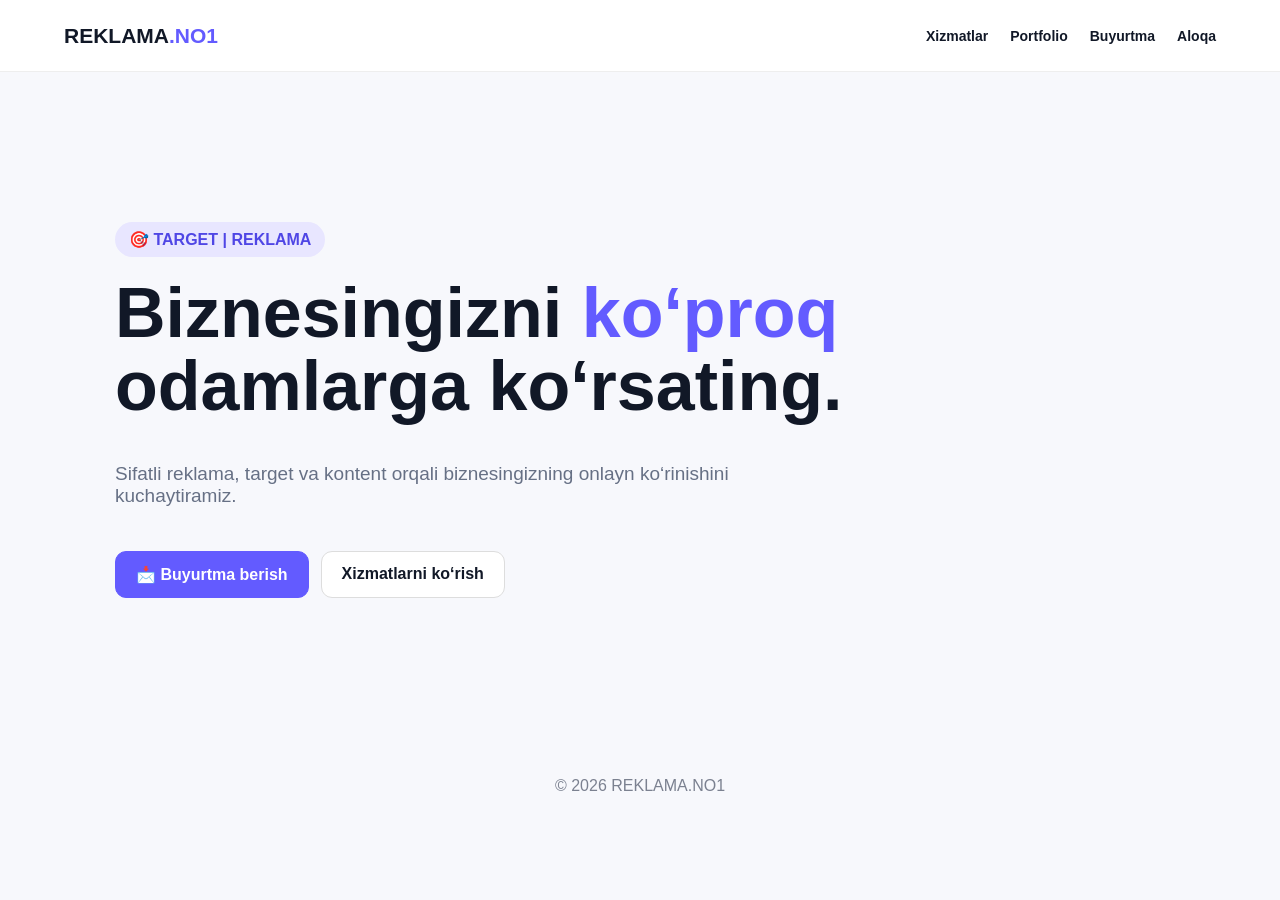
==== commit 0551ff8d: "Add files via upload" ====
--- a/index.html
+++ b/index.html
@@ -1,213 +1 @@
-<!DOCTYPE html>
-<html lang="uz">
-<head>
-<meta charset="UTF-8">
-<meta name="viewport" content="width=device-width, initial-scale=1.0">
-<title>REKLAMA.NO1 — Target | Reklama</title>
-<meta name="description" content="Target, Instagram reklama, Reels, dizayn va SMM xizmatlari.">
-<style>
-*{box-sizing:border-box;margin:0;padding:0}
-html{scroll-behavior:smooth}
-body{font-family:Arial,Helvetica,sans-serif;background:#f7f8fc;color:#111827;line-height:1.55}
-a{text-decoration:none;color:inherit}
-button,input,select,textarea{font:inherit}
-.container{width:min(1120px,92%);margin:auto}
-header{position:sticky;top:0;z-index:50;background:rgba(255,255,255,.95);backdrop-filter:blur(12px);border-bottom:1px solid #eee}
-nav{height:72px;display:flex;align-items:center;justify-content:space-between}
-.logo{font-size:21px;font-weight:900}.logo span{color:#635bff}
-.navlinks{display:flex;gap:25px;font-weight:700;font-size:14px}.navlinks a:hover{color:#635bff}
-.menu{display:none;font-size:28px;border:0;background:none;cursor:pointer}
-.mobile-menu{display:none;padding:12px 4%;background:#fff;border-top:1px solid #eee}
-.mobile-menu.open{display:grid;gap:10px}.mobile-menu a{padding:12px;border-radius:10px;font-weight:700}
-.hero{padding:90px 0 70px;background:linear-gradient(135deg,#eef0ff,#fff 55%,#f5f1ff)}
-.hero-grid{display:grid;grid-template-columns:1.15fr .85fr;gap:55px;align-items:center}
-.badge{display:inline-block;background:#e7e5ff;color:#4f46e5;padding:8px 14px;border-radius:30px;font-weight:700;font-size:13px;margin-bottom:20px}
-h1{font-size:clamp(38px,6vw,66px);line-height:1.05;margin-bottom:20px;letter-spacing:-2px}h1 span{color:#635bff}
-.hero p{font-size:19px;color:#5b6472;max-width:620px;margin-bottom:30px}
-.buttons{display:flex;gap:13px;flex-wrap:wrap}
-.btn{padding:14px 22px;border-radius:12px;font-weight:800;display:inline-block;transition:.2s;border:0;cursor:pointer}
-.btn-primary{background:#635bff;color:white;box-shadow:0 10px 25px rgba(99,91,255,.25)}.btn-primary:hover{transform:translateY(-2px)}
-.btn-light{background:white;border:1px solid #ddd}.btn-light:hover{border-color:#635bff}
-.hero-card{background:#111827;color:#fff;border-radius:26px;padding:35px;box-shadow:0 25px 60px rgba(17,24,39,.2)}
-.hero-card .icon{font-size:50px;margin-bottom:20px}.hero-card h3{font-size:28px;margin-bottom:10px}.hero-card p{font-size:15px;color:#cbd5e1;margin:0}
-section{padding:75px 0}.section-title{text-align:center;margin-bottom:42px}.section-title h2{font-size:36px;margin-bottom:8px}.section-title p{color:#6b7280}
-.cards{display:grid;grid-template-columns:repeat(3,1fr);gap:20px}
-.card{background:white;border:1px solid #e9e9ef;border-radius:20px;padding:28px;box-shadow:0 8px 25px rgba(20,20,50,.05);transition:.2s}
-.card:hover{transform:translateY(-4px);box-shadow:0 15px 35px rgba(20,20,50,.09)}
-.card .emoji{font-size:35px;margin-bottom:15px}.card h3{font-size:21px;margin-bottom:8px}.card p{color:#697386;font-size:15px;margin-bottom:18px}
-.card .card-btn{color:#635bff;font-weight:800}
-.steps{display:grid;grid-template-columns:repeat(3,1fr);gap:20px}.step{background:#fff;border-radius:20px;padding:28px;border:1px solid #eee}
-.number{width:42px;height:42px;border-radius:50%;display:grid;place-items:center;background:#635bff;color:#fff;font-weight:800;margin-bottom:15px}
-.portfolio{display:grid;grid-template-columns:repeat(3,1fr);gap:16px}
-.work{min-height:230px;border-radius:18px;background:linear-gradient(135deg,#171717,#5b5b5b);display:flex;align-items:flex-end;padding:20px;color:#fff;overflow:hidden;position:relative}
-.work:nth-child(2){background:linear-gradient(135deg,#302b63,#24243e)}.work:nth-child(3){background:linear-gradient(135deg,#141e30,#243b55)}
-.work strong{font-size:19px}.work small{display:block;color:#ddd;margin-top:5px}
-.contact{background:#111827;color:#fff;border-radius:28px;padding:55px}.contact-grid{display:grid;grid-template-columns:1fr 1fr;gap:40px;align-items:center}
-.contact h2{font-size:38px;margin-bottom:12px}.contact p{color:#cbd5e1;margin-bottom:22px}.contact-links{display:grid;gap:12px}
-.contact-link{background:#1f2937;padding:15px 18px;border-radius:12px;font-weight:700}.contact-link:hover{background:#293548}
-.order-box{margin-top:25px;background:#fff;border-radius:24px;padding:28px;border:1px solid #e7e7ef;box-shadow:0 10px 30px rgba(20,20,50,.06)}
-.form-grid{display:grid;grid-template-columns:1fr 1fr;gap:14px}.field{display:grid;gap:7px}.field.full{grid-column:1/-1}.field label{font-weight:700;font-size:14px}
-.field input,.field select,.field textarea{width:100%;padding:13px 14px;border:1px solid #ddd;border-radius:11px;outline:none;background:#fff}
-.field input:focus,.field select:focus,.field textarea:focus{border-color:#635bff}.field textarea{min-height:110px;resize:vertical}
-.form-actions{display:flex;gap:12px;flex-wrap:wrap;margin-top:15px}
-.status{margin-top:12px;font-size:14px;color:#555;display:none}
-footer{text-align:center;padding:30px;color:#7b8190;font-size:14px}
-.toast{position:fixed;left:50%;bottom:25px;transform:translate(-50%,20px);background:#111827;color:#fff;padding:13px 18px;border-radius:12px;opacity:0;pointer-events:none;transition:.25s;z-index:100}
-.toast.show{opacity:1;transform:translate(-50%,0)}
-@media(max-width:800px){
-.navlinks{display:none}.menu{display:block}.hero-grid,.contact-grid{grid-template-columns:1fr}.cards,.steps,.portfolio{grid-template-columns:1fr}.hero{padding-top:60px}.contact{padding:35px 25px}.form-grid{grid-template-columns:1fr}
-}
-</style>
-</head>
-<body>
-<header>
-<div class="container">
-<nav>
-<a class="logo" href="#top">REKLAMA<span>.NO1</span></a>
-<div class="navlinks">
-<a href="#xizmatlar">Xizmatlar</a><a href="#portfolio">Portfolio</a><a href="#qanday">Qanday ishlaymiz?</a><a href="#buyurtma">Buyurtma</a><a href="#aloqa">Aloqa</a>
-</div>
-<button class="menu" id="menuBtn" aria-label="Menyu">☰</button>
-</nav>
-</div>
-<div class="mobile-menu" id="mobileMenu">
-<a href="#xizmatlar">Xizmatlar</a><a href="#portfolio">Portfolio</a><a href="#qanday">Qanday ishlaymiz?</a><a href="#buyurtma">Buyurtma</a><a href="#aloqa">Aloqa</a>
-</div>
-</header>
-
-<main id="top">
-<section class="hero">
-<div class="container hero-grid">
-<div>
-<div class="badge">🎯 TARGET | REKLAMA</div>
-<h1>Biznesingizni <span>ko‘proq</span> odamlarga ko‘rsating.</h1>
-<p>Sifatli reklama, target va kontent orqali biznesingizning onlayn ko‘rinishini kuchaytiramiz.</p>
-<div class="buttons">
-<a class="btn btn-primary" href="#buyurtma">📩 Buyurtma berish</a>
-<a class="btn btn-light" href="#xizmatlar">Xizmatlarni ko‘rish</a>
-</div>
-</div>
-<div class="hero-card">
-<div class="icon">🚀</div><h3>Reklama Xizmati №1</h3>
-<p>Instagram va boshqa platformalarda biznesingiz uchun reklama yechimlari.</p><br>
-<p>📞 <a href="tel:+998776700323">+998 77 670 03 23</a></p>
-<p>💬 <a href="https://t.me/xon_6701" target="_blank" rel="noopener">@xon_6701</a></p>
-</div>
-</div>
-</section>
-
-<section id="xizmatlar">
-<div class="container">
-<div class="section-title"><h2>Xizmatlarimiz</h2><p>Kerakli xizmatni tanlang va buyurtma formasiga o‘ting.</p></div>
-<div class="cards">
-<div class="card"><div class="emoji">🎯</div><h3>Target reklama</h3><p>Kerakli auditoriyaga yo‘naltirilgan reklama kampaniyalarini sozlash.</p><a class="card-btn" href="#buyurtma" data-service="Target reklama">Buyurtma →</a></div>
-<div class="card"><div class="emoji">📱</div><h3>Instagram reklama</h3><p>Instagram sahifangiz va mahsulotingiz uchun reklama yechimlari.</p><a class="card-btn" href="#buyurtma" data-service="Instagram reklama">Buyurtma →</a></div>
-<div class="card"><div class="emoji">🎬</div><h3>Reels & kontent</h3><p>Diqqatni tortadigan video va reklama kontentlarini tayyorlash.</p><a class="card-btn" href="#buyurtma" data-service="Reels & kontent">Buyurtma →</a></div>
-<div class="card"><div class="emoji">📈</div><h3>Sotuvni oshirish</h3><p>Reklamani murojaat va savdoga olib keladigan tarzda tashkil qilish.</p><a class="card-btn" href="#buyurtma" data-service="Sotuvni oshirish">Buyurtma →</a></div>
-<div class="card"><div class="emoji">🎨</div><h3>Reklama dizayni</h3><p>Banner, story va boshqa reklama materiallari uchun dizayn.</p><a class="card-btn" href="#buyurtma" data-service="Reklama dizayni">Buyurtma →</a></div>
-<div class="card"><div class="emoji">💬</div><h3>SMM maslahat</h3><p>Profilni rivojlantirish va reklama strategiyasi bo‘yicha maslahat.</p><a class="card-btn" href="#buyurtma" data-service="SMM maslahat">Buyurtma →</a></div>
-</div>
-</div>
-</section>
-
-<section id="qanday">
-<div class="container">
-<div class="section-title"><h2>Qanday ishlaymiz?</h2><p>Buyurtma berish juda oddiy.</p></div>
-<div class="steps">
-<div class="step"><div class="number">1</div><h3>Murojaat qilasiz</h3><p>Forma orqali biznesingiz haqida ma’lumot berasiz.</p></div>
-<div class="step"><div class="number">2</div><h3>Reja tuzamiz</h3><p>Maqsad, auditoriya va reklama formatini birgalikda belgilaymiz.</p></div>
-<div class="step"><div class="number">3</div><h3>Reklama boshlanadi</h3><p>Kelishilgan reklama ishlari amalga oshiriladi va natijalar kuzatiladi.</p></div>
-</div>
-</div>
-</section>
-
-<section id="portfolio">
-<div class="container">
-<div class="section-title"><h2>Portfolio</h2><p>Reklama loyihalarimiz uchun namunaviy yo‘nalishlar.</p></div>
-<div class="portfolio">
-<div class="work"><div><strong>Instagram reklama</strong><small>Post • Story • Reels</small></div></div>
-<div class="work"><div><strong>Target kampaniya</strong><small>Auditoriya • Reklama</small></div></div>
-<div class="work"><div><strong>Biznes kontent</strong><small>Video • Dizayn • SMM</small></div></div>
-</div>
-</div>
-</section>
-
-<section id="buyurtma">
-<div class="container">
-<div class="section-title"><h2>Buyurtma berish</h2><p>Ma’lumotlarni yozing — tugmani bosganingizda Telegram ochiladi.</p></div>
-<div class="order-box">
-<div class="form-grid">
-<div class="field"><label for="name">Ismingiz</label><input id="name" placeholder="Masalan: Aziz"></div>
-<div class="field"><label for="phone">Telefon raqam</label><input id="phone" type="tel" placeholder="+998 __ ___ __ __"></div>
-<div class="field"><label for="service">Xizmat</label>
-<select id="service"><option value="">Xizmatni tanlang</option><option>Target reklama</option><option>Instagram reklama</option><option>Reels & kontent</option><option>Sotuvni oshirish</option><option>Reklama dizayni</option><option>SMM maslahat</option></select></div>
-<div class="field"><label for="budget">Reklama budjeti</label><input id="budget" placeholder="Masalan: 1 000 000 so‘m"></div>
-<div class="field full"><label for="message">Qo‘shimcha ma’lumot</label><textarea id="message" placeholder="Biznesingiz, maqsadingiz yoki kerakli reklama haqida yozing..."></textarea></div>
-</div>
-<div class="form-actions"><button class="btn btn-primary" id="sendOrder">🚀 Telegram orqali yuborish</button><a class="btn btn-light" href="tel:+998776700323">📞 Qo‘ng‘iroq qilish</a></div>
-<div class="status" id="status"></div>
-</div>
-</div>
-</section>
-
-<section id="aloqa">
-<div class="container">
-<div class="contact">
-<div class="contact-grid">
-<div><h2>Reklamangizni bugun boshlang.</h2><p>Biznesingiz haqida yozing — sizga mos reklama xizmatini muhokama qilamiz.</p><a class="btn btn-primary" href="#buyurtma">Buyurtma formasini ochish</a></div>
-<div class="contact-links">
-<a class="contact-link" href="tel:+998776700323">📞 +998 77 670 03 23</a>
-<a class="contact-link" href="https://t.me/xon_6701" target="_blank" rel="noopener">💬 Telegram: @xon_6701</a>
-<a class="contact-link" href="https://instagram.com/reklama.xizmati.no1" target="_blank" rel="noopener">📸 Instagram: @reklama.xizmati.no1</a>
-</div>
-</div>
-</div>
-</div>
-</section>
-</main>
-<footer>© 2026 Reklama Xizmati №1 — Target | Reklama</footer>
-<div class="toast" id="toast">Telegram ochilmoqda…</div>
-
-<script>
-const menuBtn=document.getElementById('menuBtn');
-const mobileMenu=document.getElementById('mobileMenu');
-menuBtn.addEventListener('click',()=>mobileMenu.classList.toggle('open'));
-document.querySelectorAll('#mobileMenu a').forEach(a=>a.addEventListener('click',()=>mobileMenu.classList.remove('open')));
-
-document.querySelectorAll('[data-service]').forEach(btn=>{
-  btn.addEventListener('click',()=>{
-    document.getElementById('service').value=btn.dataset.service;
-  });
-});
-
-document.getElementById('sendOrder').addEventListener('click',()=>{
-  const name=document.getElementById('name').value.trim();
-  const phone=document.getElementById('phone').value.trim();
-  const service=document.getElementById('service').value;
-  const budget=document.getElementById('budget').value.trim();
-  const message=document.getElementById('message').value.trim();
-  const status=document.getElementById('status');
-
-  if(!name || !phone || !service){
-    status.style.display='block';
-    status.style.color='#dc2626';
-    status.textContent='Iltimos, ism, telefon va xizmatni kiriting.';
-    return;
-  }
-  const text =
-`🚀 Yangi buyurtma — REKLAMA.NO1
-
-👤 Ism: ${name}
-📞 Telefon: ${phone}
-🎯 Xizmat: ${service}
-💰 Budjet: ${budget || 'Ko‘rsatilmagan'}
-📝 Ma’lumot: ${message || 'Qo‘shimcha ma’lumot yo‘q'}`;
-
-  const url='https://t.me/xon_6701?text='+encodeURIComponent(text);
-  document.getElementById('toast').classList.add('show');
-  window.open(url,'_blank','noopener');
-  setTimeout(()=>document.getElementById('toast').classList.remove('show'),1800);
-});
-</script>
-</body>
-</html>
+<!doctype html><html lang="uz"><head><meta charset="utf-8"><meta name="viewport" content="width=device-width,initial-scale=1"><title>REKLAMA.NO1</title><link rel="stylesheet" href="style.css"></head><body><header><a class="logo" href="index.html">REKLAMA<span>.NO1</span></a><nav><a href="services.html">Xizmatlar</a><a href="portfolio.html">Portfolio</a><a href="order.html">Buyurtma</a><a href="contact.html">Aloqa</a></nav></header><main class="hero"><span class="badge">🎯 TARGET | REKLAMA</span><h1>Biznesingizni <b>ko‘proq</b> odamlarga ko‘rsating.</h1><p>Sifatli reklama, target va kontent orqali biznesingizning onlayn ko‘rinishini kuchaytiramiz.</p><div class="buttons"><a class="btn primary" href="order.html">📩 Buyurtma berish</a><a class="btn" href="services.html">Xizmatlarni ko‘rish</a></div></main><footer>© 2026 REKLAMA.NO1</footer></body></html>
--- a/style.css
+++ b/style.css
@@ -0,0 +1 @@
+*{box-sizing:border-box}body{margin:0;font-family:Arial,sans-serif;background:#f7f8fc;color:#111827}a{text-decoration:none;color:inherit}header{height:72px;background:#fff;border-bottom:1px solid #eee;display:flex;align-items:center;justify-content:space-between;padding:0 5%;position:sticky;top:0;z-index:5}.logo{font-size:21px;font-weight:900}.logo span,b{color:#635bff}nav{display:flex;gap:22px;font-weight:700;font-size:14px}nav a:hover{color:#635bff}.container{width:min(1050px,90%);margin:auto;padding:70px 0}.hero{min-height:75vh;display:flex;flex-direction:column;justify-content:center;align-items:flex-start;width:min(1050px,90%);margin:auto}.badge{background:#e8e6ff;color:#4f46e5;padding:8px 14px;border-radius:30px;font-weight:bold}.hero h1{font-size:clamp(40px,7vw,70px);line-height:1.05;margin:20px 0}.hero p,.lead{font-size:19px;color:#667085;max-width:700px}.buttons{display:flex;gap:12px;flex-wrap:wrap;margin-top:25px}.btn{display:inline-block;padding:13px 20px;border-radius:11px;border:1px solid #ddd;background:#fff;font-weight:800;cursor:pointer}.primary{background:#635bff;color:#fff;border-color:#635bff}.grid{display:grid;grid-template-columns:repeat(3,1fr);gap:18px;margin-top:35px}.grid article{background:#fff;border:1px solid #eee;border-radius:18px;padding:25px;box-shadow:0 8px 25px #0000000a}.grid i{font-style:normal;font-size:35px}.grid h2{font-size:21px}.grid p{color:#697386;margin-bottom:20px}.portfolio{display:grid;grid-template-columns:repeat(3,1fr);gap:18px;margin-top:30px}.portfolio div{height:220px;border-radius:18px;background:linear-gradient(135deg,#171717,#555);color:#fff;display:flex;align-items:end;padding:22px;font-weight:800}.portfolio div:nth-child(2){background:linear-gradient(135deg,#302b63,#24243e)}.portfolio div:nth-child(3){background:linear-gradient(135deg,#141e30,#243b55)}form{max-width:650px;background:#fff;padding:28px;border-radius:20px;margin-top:30px;display:grid;gap:16px;border:1px solid #eee}label{font-weight:700;display:grid;gap:7px}input,select,textarea{padding:13px;border:1px solid #ddd;border-radius:10px;font:inherit}textarea{min-height:120px}.contact{display:grid;gap:15px;max-width:600px;margin-top:30px}.contact a{background:#fff;padding:18px;border-radius:12px;border:1px solid #eee;font-weight:800}footer{text-align:center;padding:30px;color:#7b8190}@media(max-width:750px){header{height:auto;min-height:70px;flex-wrap:wrap;padding:15px 5%;gap:10px}nav{width:100%;overflow:auto;gap:15px}.grid,.portfolio{grid-template-columns:1fr}.container{padding:45px 0}.hero{min-height:70vh}.hero h1{font-size:43px}}
